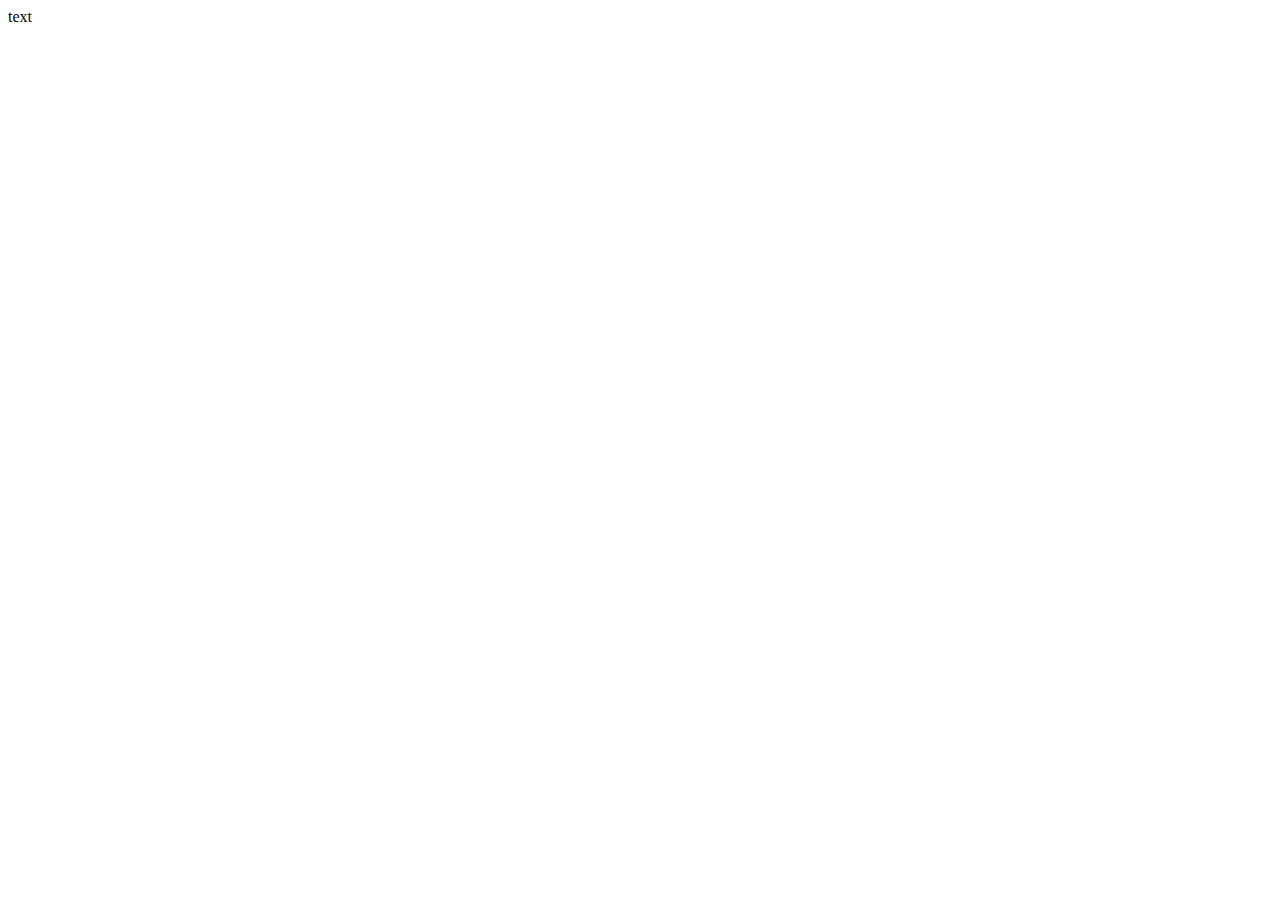
==== html/index.html @ 96ddd420 "HTML追加" ====
<!DOCTYPE html>
<html lang="ja">
<head>
  <meta charset="UTF-8">
  <meta http-equiv="X-UA-Compatible" content="IE=edge">
  <meta name="viewport" content="width=device-width, initial-scale=1.0">
  <title>Document</title>
  <link rel="stylesheet" href="./style.css">
</head>
<body>
  <div class="abc">text</div>
    <div></div>


</body>
</html>
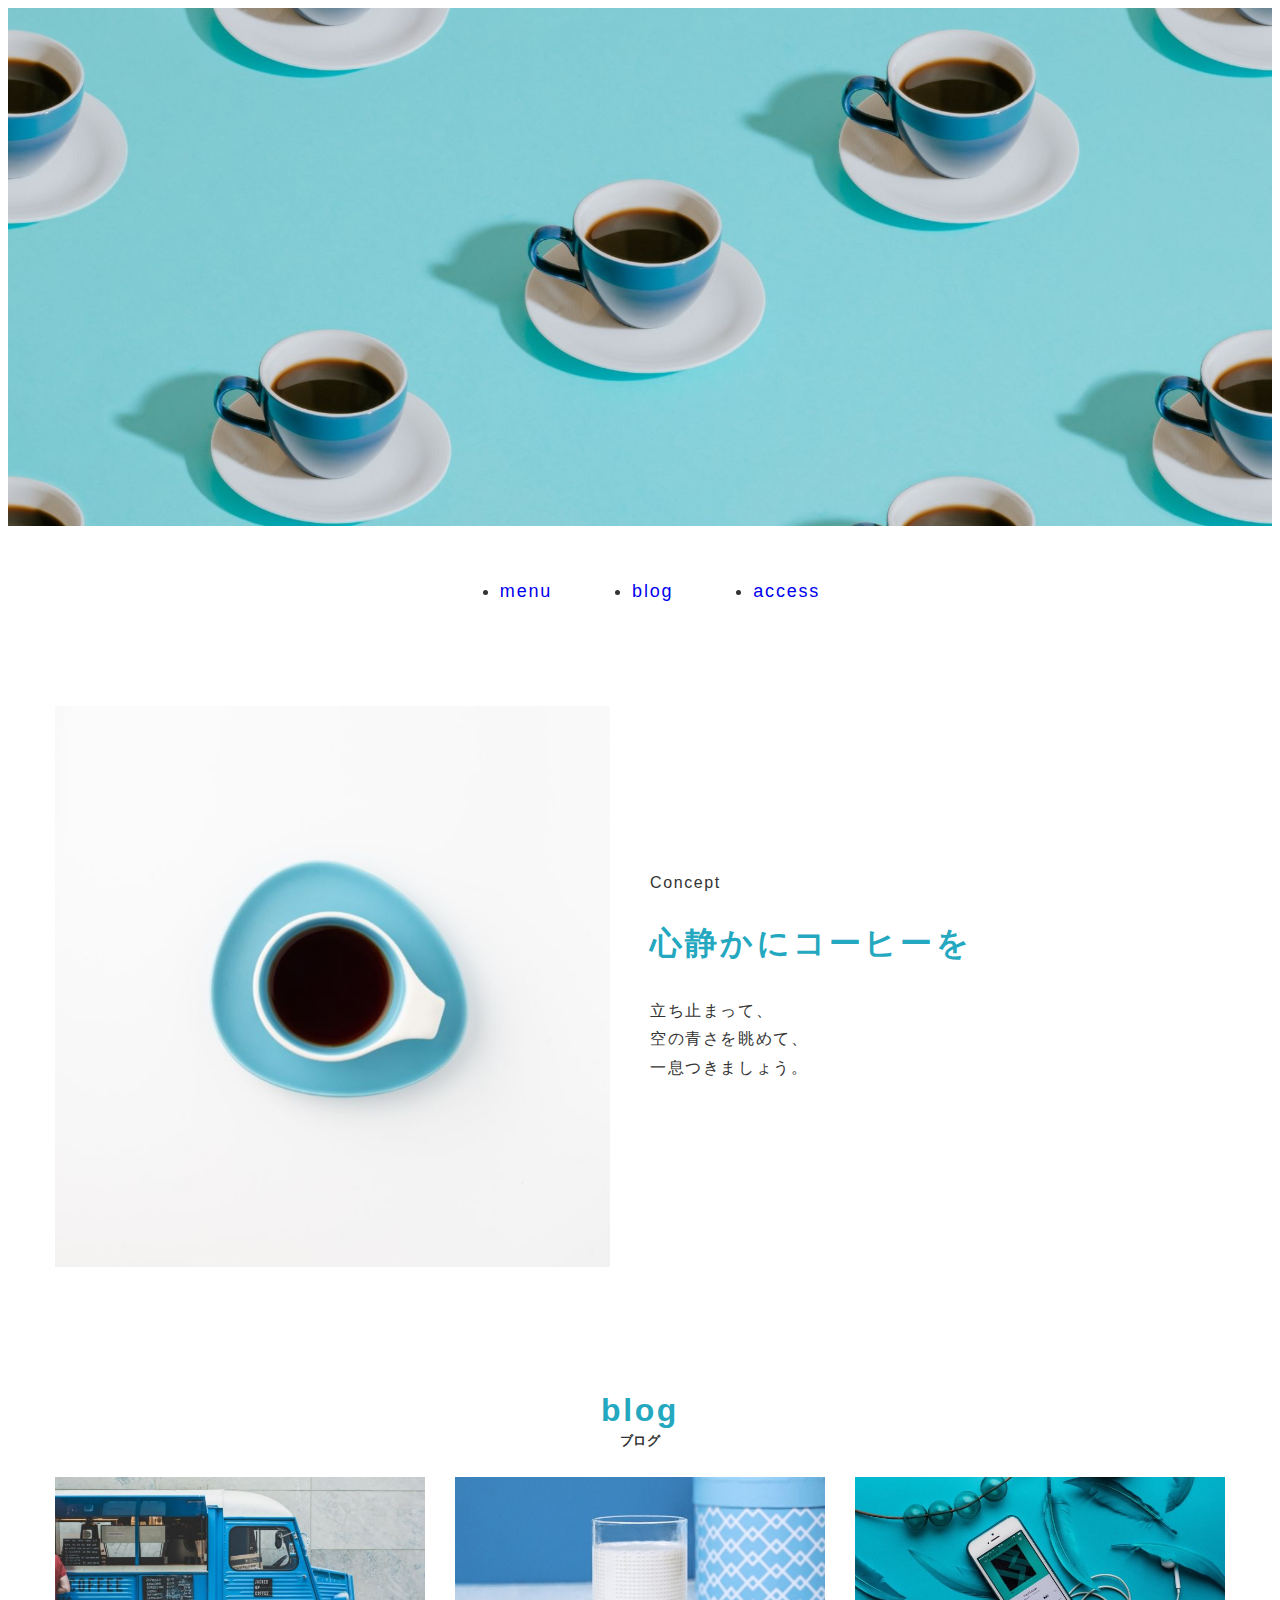
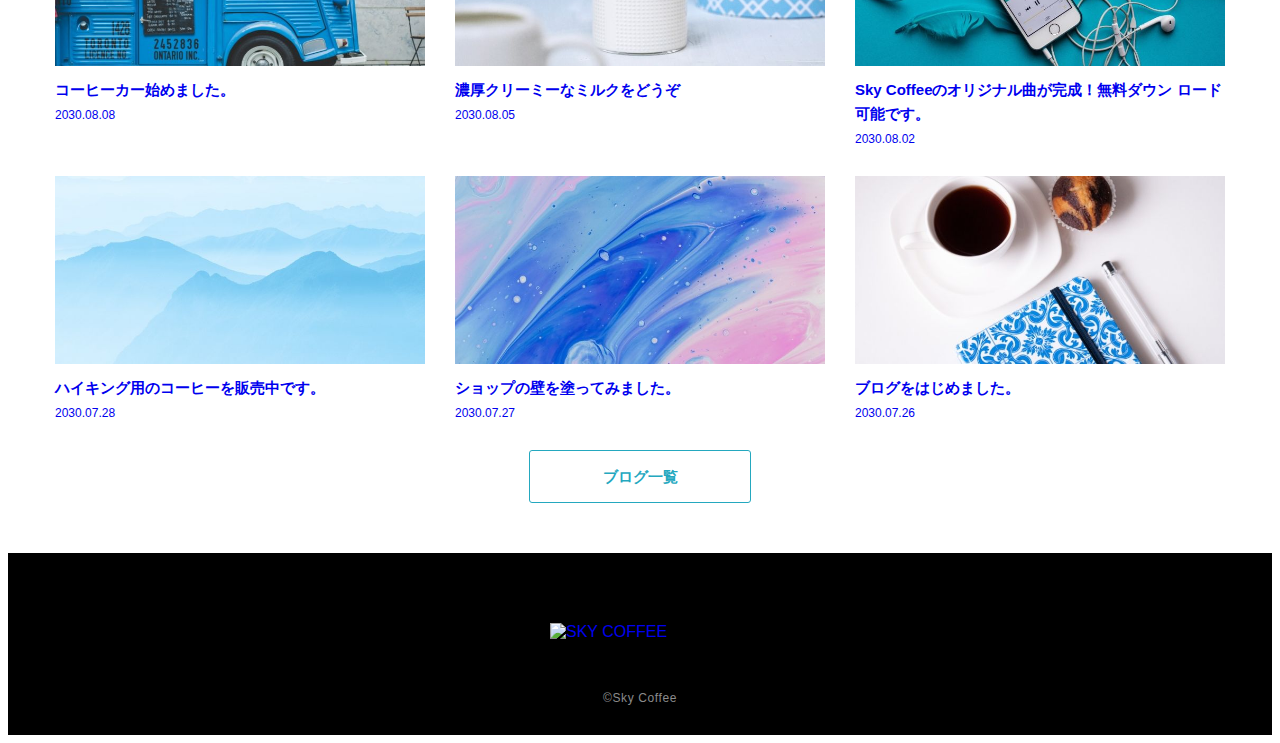
==== commit 23942bbb: "20230927　WEBページ作成" ====
--- a/html/index.html
+++ b/html/index.html
@@ -1,16 +1,116 @@
 <!DOCTYPE html>
 <html lang="ja">
 <head>
-  <meta charset="UTF-8">
-  <meta http-equiv="X-UA-Compatible" content="IE=edge">
-  <meta name="viewport" content="width=device-width, initial-scale=1.0">
-  <title>Document</title>
-  <link rel="stylesheet" href="./style.css">
+  <meta charset="utf-8">
+  <meta name="viewport" content="width=device-width,initial-scale=1">
+  <title>Sky Coffee</title>
+  <link href="style.css" rel="stylesheet" />
 </head>
+
 <body>
-  <div class="abc">text</div>
-    <div></div>
 
+<!-- main-visual -->
+<div class="main-visual">
+  <picture>
+    <source media="(min-width: 768px)" srcset="images/pc_main-visual.jpg">
+    <img src="html/images/pc_main-visual.jpg" alt="複数の青いカップのコーヒー">
+  </picture>
+</div>
+<!-- /main-visual -->
+
+<!-- global-nav -->
+<nav class="global-nav">
+  <ul>
+    <li><a href="#">menu</a></li>
+    <li><a href="#">blog</a></li>
+    <li><a href="#">access</a></li>
+  </ul>
+</nav>
+<!-- /global-nav -->
+
+<!-- concept -->
+<section class="concept">
+  <div class="container">
+    <div class="img">
+      <img src="images/concept.jpg" alt="青いカップのコーヒー" width="750" height="759">
+    </div>
+    <div class="desc">
+     <div class="subtitle">Concept</div>
+       <h2 class="title">心静かにコーヒーを</h2>
+       <div class="text">
+         <p>
+           立ち止まって、<br>
+           空の青さを眺めて、<br>
+           一息つきましょう。
+         </p>
+       </div>
+    </div>
+  </div>
+</section>
+<!-- /concept -->
+
+<!-- blog -->
+<section class="blog">
+  <div class="container">
+    <h2 class="heading">blog<span class="subtitle">ブログ</span></h2>
+    <div class="list">
+      <div class="item">
+        <a href="#">
+          <div class="img"><img src="images/thumbnail01.jpg" alt="青いトラック" width="700" height="357" /></div>
+          <div class="title">コーヒーカー始めました。</div>
+          <div class="date">2030.08.08</div>
+        </a>
+      </div>
+      <div class="item">
+        <a href="#">
+          <div class="img"><img src="images/thumbnail02.jpg" alt="牛乳" width="700" height="357" /></div>
+          <div class="title">濃厚クリーミーなミルクをどうぞ</div>
+          <div class="date">2030.08.05</div>
+        </a>
+      </div>
+      <div class="item">
+        <a href="#">
+          <div class="img"><img src="images/thumbnail03.jpg" alt="音楽アプリ" width="700" height="357" /></div>
+          <div class="title">Sky Coffeeのオリジナル曲が完成！無料ダウン
+          ロード可能です。</div>
+          <div class="date">2030.08.02</div>
+       </a>
+      </div>
+      <div class="item">
+        <a href="#">
+          <div class="img"><img src="images/thumbnail04.jpg" alt="山々" width="700" height="357" /></div>
+          <div class="title">ハイキング用のコーヒーを販売中です。</div>
+          <div class="date">2030.07.28</div>
+        </a>
+      </div>
+      <div class="item">
+        <a href="#">
+          <div class="img"><img src="images/thumbnail05.jpg" alt="青とピンクのグラデーション" width="700" height="357" /></div>
+          <div class="title">ショップの壁を塗ってみました。</div>
+          <div class="date">2030.07.27</div>
+        </a>
+      </div>
+      <div class="item">
+        <a href="#">
+          <div class="img"><img src="images/thumbnail06.jpg" alt="コーヒーと手帳" width="700" height="357" /></div>
+          <div class="title">ブログをはじめました。</div>
+          <div class="date">2030.07.26</div>
+        </a>
+      </div>
+    </div>
+    <a href="#" class="btn">
+    ブログ一覧
+    </a>
+  </div>
+</section>
+<!-- /blog -->
+
+<!-- footer -->
+<footer class="footer">
+  <div class="logo"><a href="#"><img src="images/logo-white.png" alt="SKY COFFEE" width="200" height="40"></a></div>
+  <div class="copyright">&copy;Sky Coffee</div>
+</footer>
+<!-- /footer -->
 
 </body>
 </html>
--- a/html/style.css
+++ b/html/style.css
@@ -0,0 +1,219 @@
+@charset "utf-8";
+
+body {
+  font-family: Arial, "Hiragino Kaku Gothic ProN", "Hiragino Sans", Meiryo,
+  sans-serif;
+  font-size: 16px;
+  color: #333;
+}
+
+a {
+  text-decoration: none;
+  transition: 0.3s;
+}
+
+a:hover {
+  opacity: 0.8;
+}
+
+img {
+  max-width: 100%;
+  height: auto;
+  vertical-align: bottom;
+}
+
+a:hover {
+  opacity: .8;
+}
+
+.container {
+  max-width: 1170px;
+  margin: 0 auto;
+  padding: 0 30px;
+}
+
+.header {
+  padding: 50px 0;
+}
+
+.header .logo {
+  width: 280px;
+  margin: 0 auto;
+}
+
+.main-visual {
+  text-align: center;
+}
+
+.global-nav {
+  padding: 40px 0;
+}
+
+.global-nav ul {
+  display: flex;
+  justify-content: center;
+}
+
+.global-nav ul li {
+  font-size: 18px;
+  line-height: 1;
+  letter-spacing: 0.1em;
+  margin-right: 80px;
+}
+
+.global-nav ul li:last-child {
+  margin-right: 0;
+}
+
+.global-nav__item {
+  font-size: 18px;
+  line-height: 1;
+  letter-spacing: 0.1em;
+  margin-right: 80px;
+}
+
+.concept {
+  padding: 50px 0;
+}
+
+.concept > .container {
+  display: flex;
+  align-items: center;
+}
+
+.concept .img {
+  width: 50%;
+}
+
+.concept .desc {
+  width: 50%;
+  padding-right: 20px;
+  padding-left: 40px;
+}
+
+.concept .subtitle {
+  font-size: 16px;
+  letter-spacing: 0.1em;
+  margin-bottom: 20px;
+}
+
+.concept .title {
+  font-size: 32px;
+  font-weight: bold;
+  line-height: 1.5;
+  letter-spacing: 0.1em;
+  color: #24a8bf;
+  margin-bottom: 30px;
+}
+
+.concept .text p {
+  font-size: 16px;
+  line-height: 1.8;
+  letter-spacing: 0.1em;
+}
+
+.blog {
+  padding: 50px 0;
+}
+
+.blog .heading {
+  font-size: 32px;
+  font-weight: bold;
+  line-height: 1;
+  letter-spacing: 0.08em;
+  color: #24a8bf;
+  text-align: center;
+  margin-bottom: 30px;
+}
+
+.blog .subtitle {
+  display: block;
+  font-size: 13px;
+  line-height: 1;
+  letter-spacing: 0.03em;
+  color: #333;
+  margin-top: 8px;
+}
+
+.blog .list {
+  display: flex;
+  flex-flow: wrap;
+}
+
+.blog .list .item {
+  width: calc((100% - 60px) / 3);
+  margin-right: 30px;
+  margin-bottom: 30px;
+  /* flex: 0 1 calc((100% - 60px) / 3); */
+}
+
+.blog .list .item:nth-child(3n) {
+  margin-right: 0;
+}
+
+.blog .list .item:hover {
+  opacity: 0.8;
+}
+
+.blog .list .img {
+  margin-bottom: 12px;
+}
+
+.blog .list .title {
+  font-size: 15px;
+  line-height: 1.6;
+  font-weight: bold;
+}
+
+.blog .list .date {
+  font-size: 12px;
+  margin-top: 6px;
+}
+
+.btn {
+  display: block;
+  position: relative;
+  width: 220px;
+  font-size: 15px;
+  font-weight: bold;
+  color: #24a8bf;
+  line-height: 1;
+  text-align: center;
+  margin: 0 auto;
+  padding: 18px 0;
+  transition: opacity 0.3s;
+  border: 1px solid #24a8bf;
+  border-radius: 3px;
+}
+
+.btn::after {
+  display: block;
+  content: "";
+  position: absolute;
+  top: 50%;
+  right: 1em;
+  width: 5px;
+  height: 9px;
+  transform: translateY(-50%);
+  background-image: url("./image/icon_arrow-right.png");
+  background-repeat: no-repeat;
+  background-size: 5px 9px;
+}
+
+.footer {
+  padding: 70px 0 30px;
+  background-color: #000;
+}
+
+.footer .logo {
+  width: 180px;
+  margin: 0 auto;
+  margin-bottom: 50px;
+}
+
+.footer .copyright {
+  font-size: 12px;
+  letter-spacing: 0.05em;
+  color: #8b8b8b;
+  text-align: center;
+}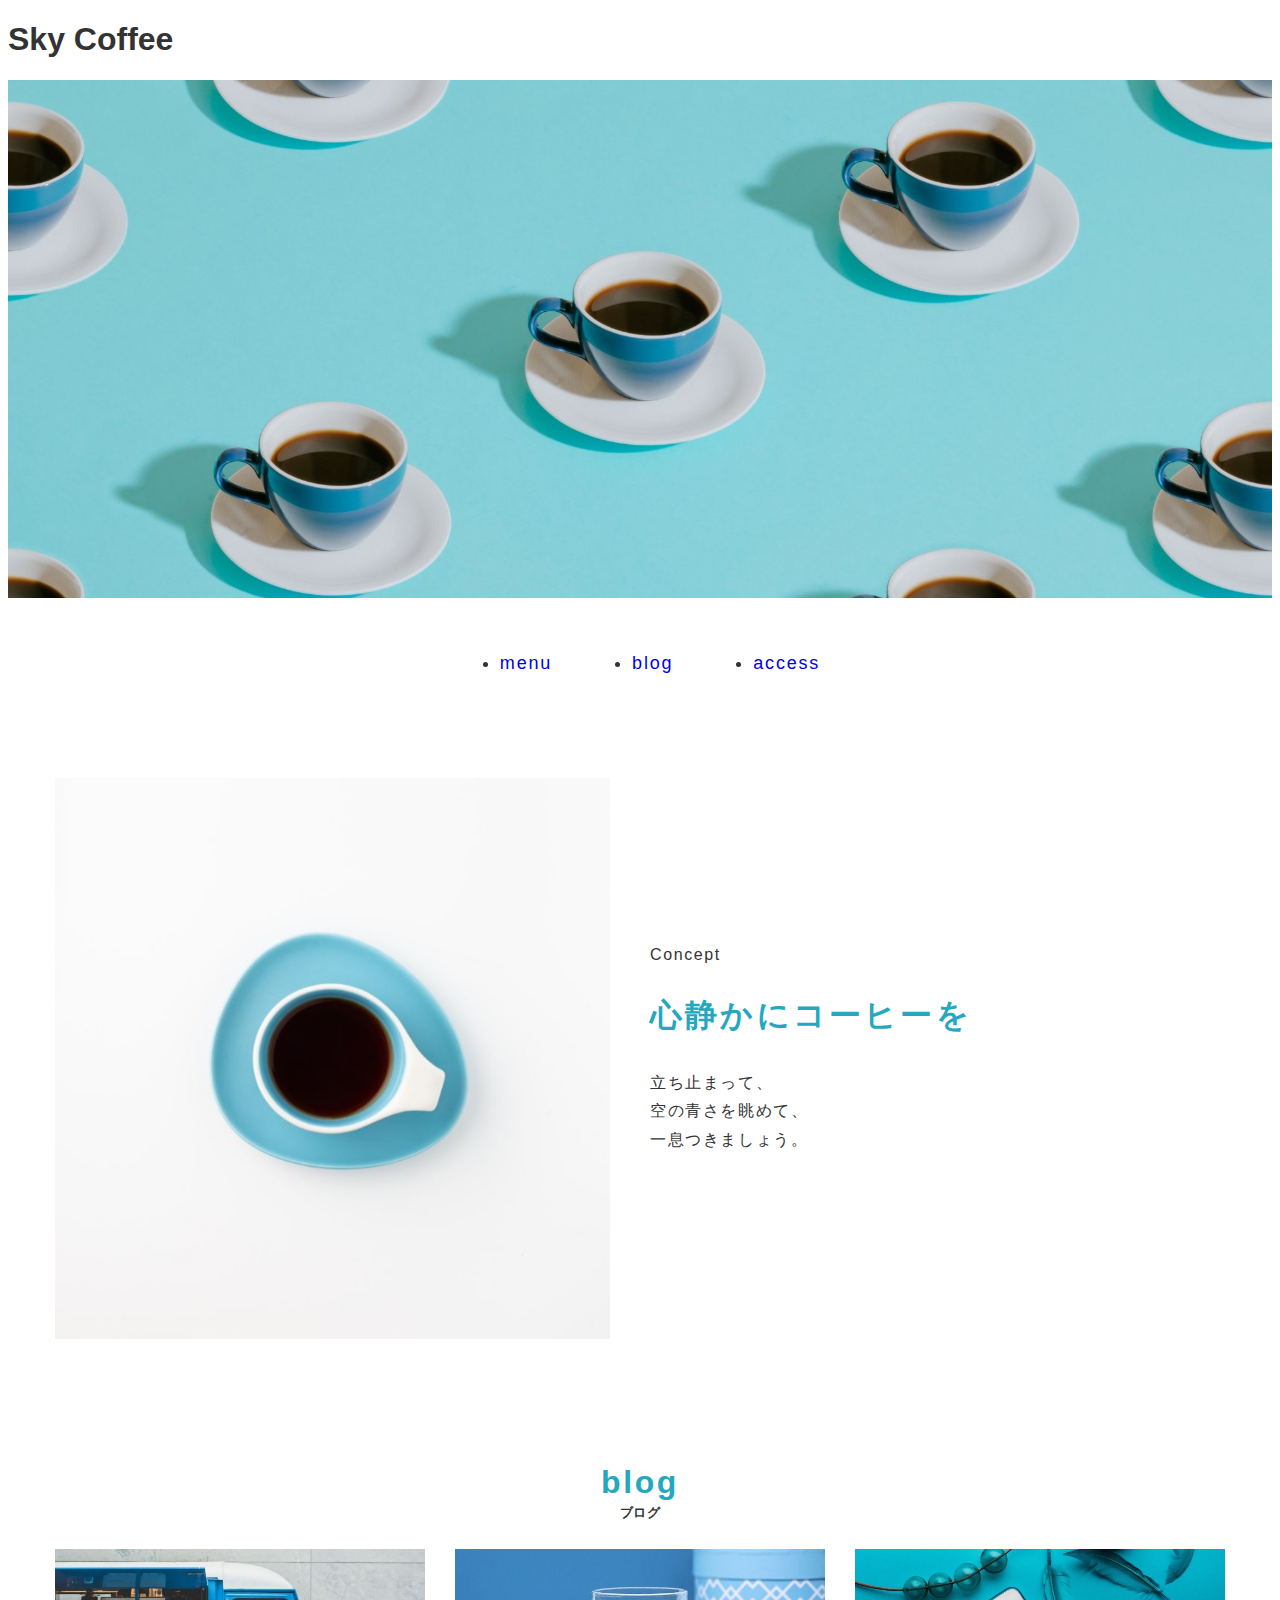
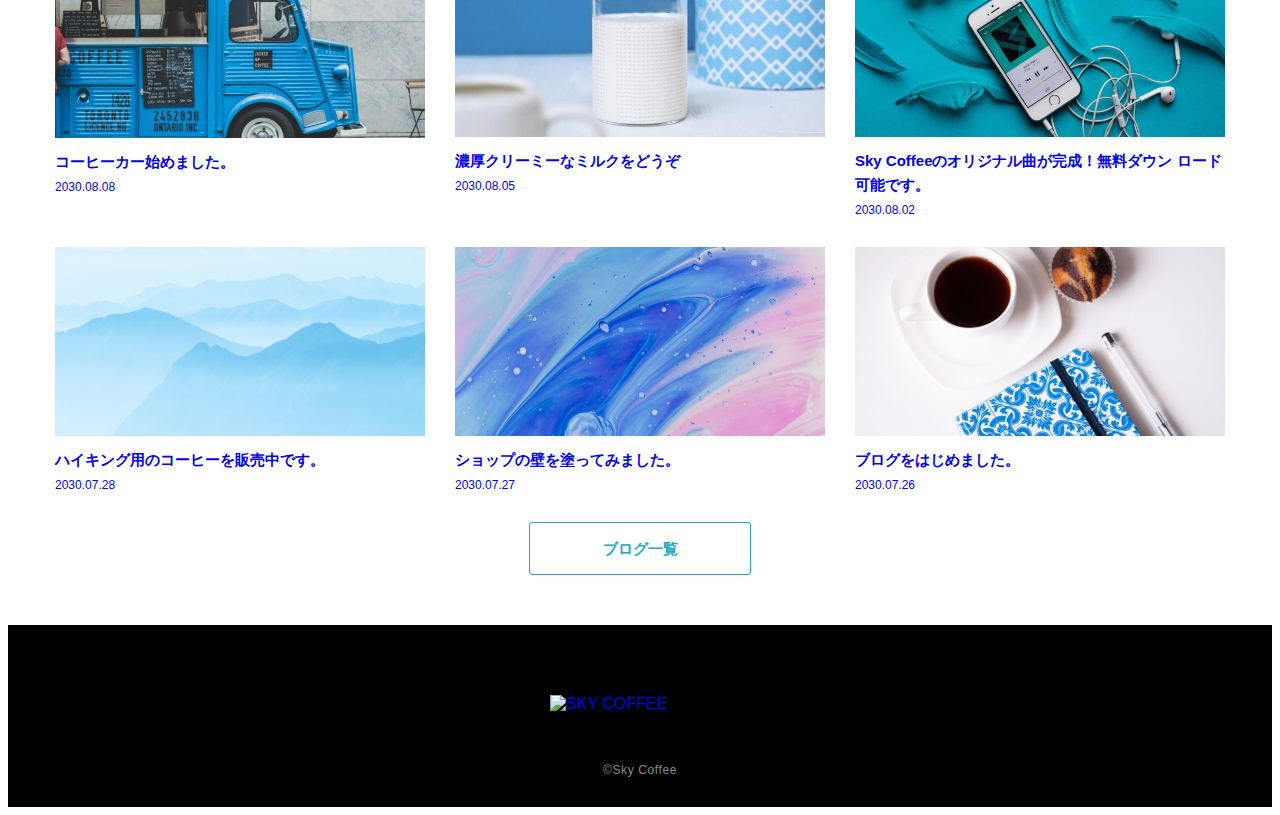
==== commit 72c491d8: "20230928 変更分を追記" ====
--- a/html/index.html
+++ b/html/index.html
@@ -4,14 +4,16 @@
   <meta charset="utf-8">
   <meta name="viewport" content="width=device-width,initial-scale=1">
   <title>Sky Coffee</title>
+  <link rel="shortcut icon" type="image/x-icon" href="/Users/kyokasato/Desktop/myPHP/html/images/favicon.ico" />
   <link href="style.css" rel="stylesheet" />
 </head>
 
 <body>
-
+<h1 class="logo">Sky Coffee</h1>
 <!-- main-visual -->
 <div class="main-visual">
   <picture>
+    
     <source media="(min-width: 768px)" srcset="images/pc_main-visual.jpg">
     <img src="html/images/pc_main-visual.jpg" alt="複数の青いカップのコーヒー">
   </picture>
